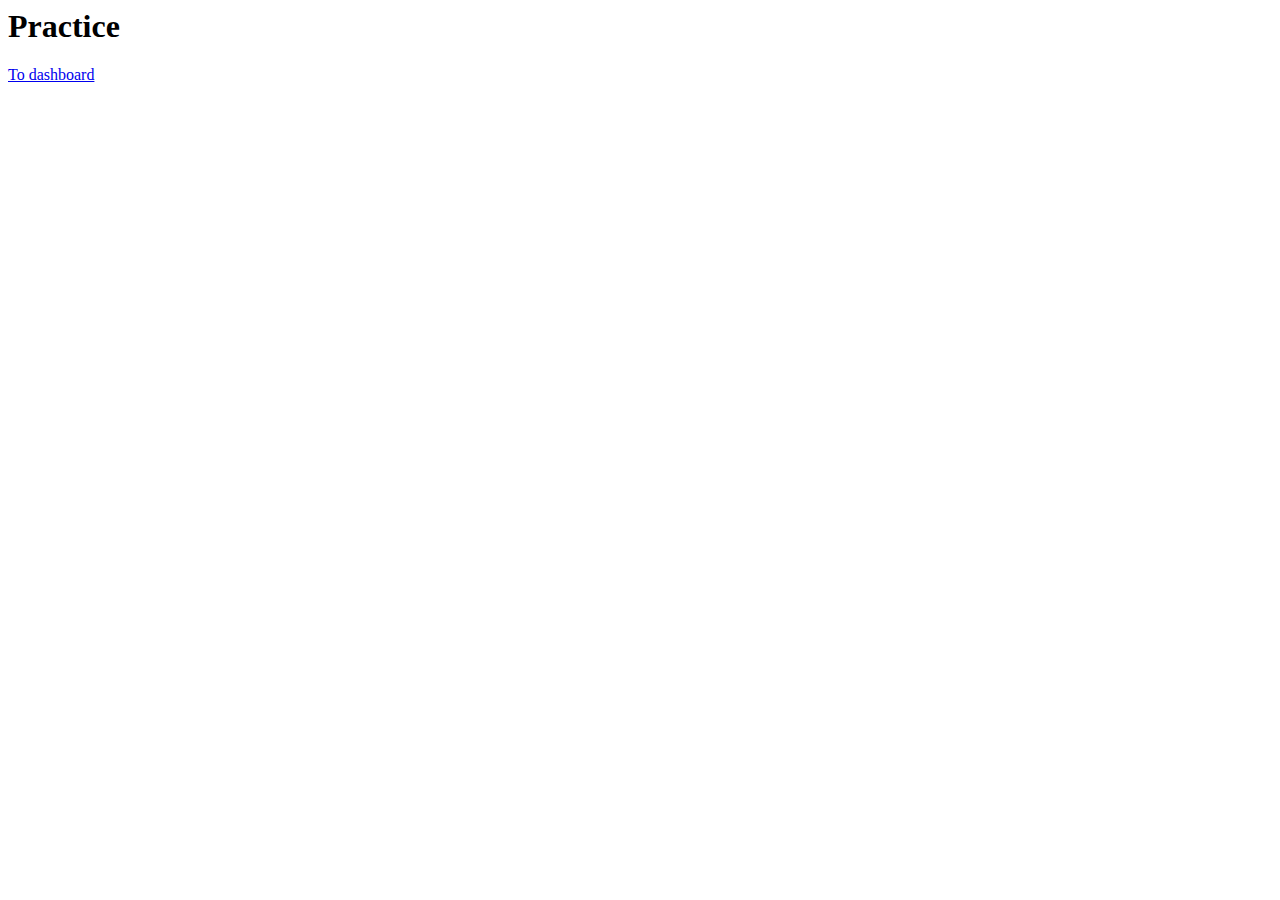
==== index.html @ 80f3b8f4 "initialized git repository" ====
<html lang="en">
<head>
    <meta charset="UTF-8">
    <meta name="viewport" content="width=device-width, initial-scale=1.0">
    <title>Week 1</title>
</head>
<body>
    <h1>Practice</h1>
    <a href="http://127.0.0.1:5500/Week%201/dashboard.html" target="_blank"> To dashboard</a>
</body>
</html>
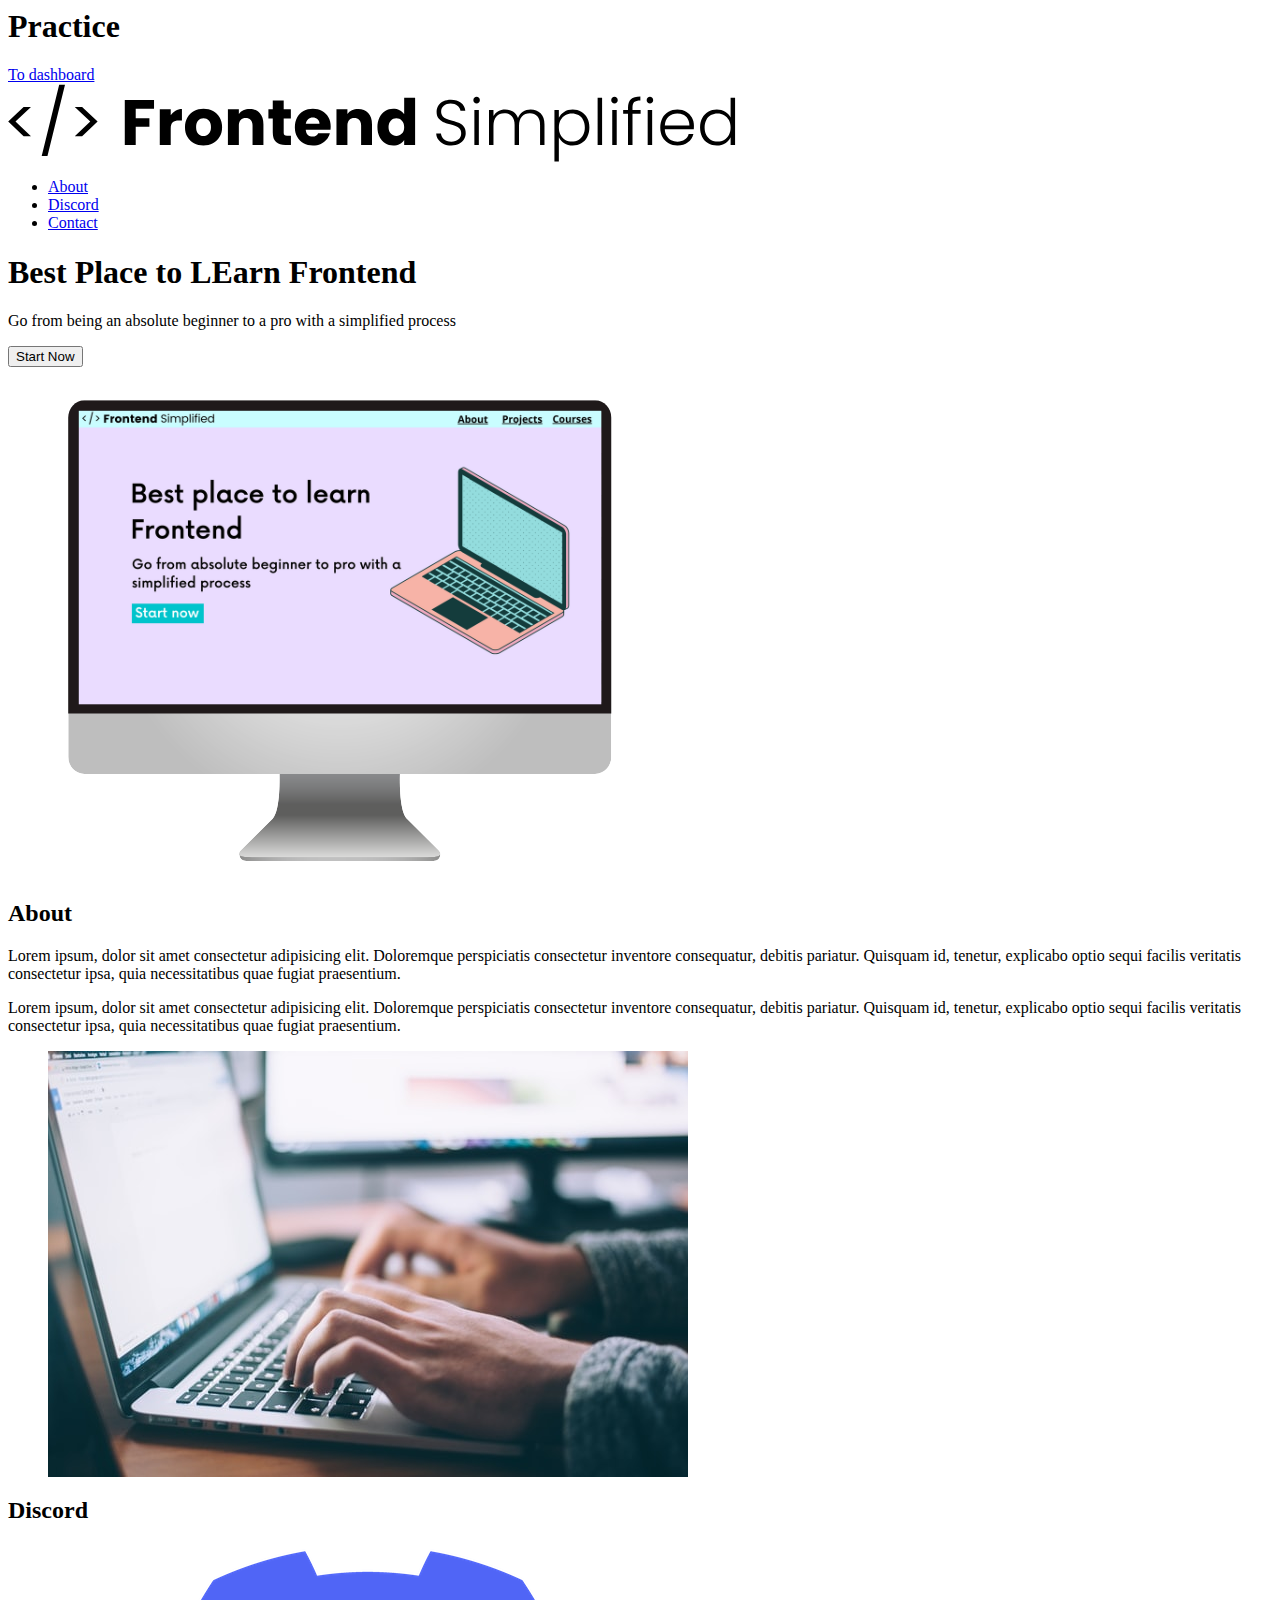
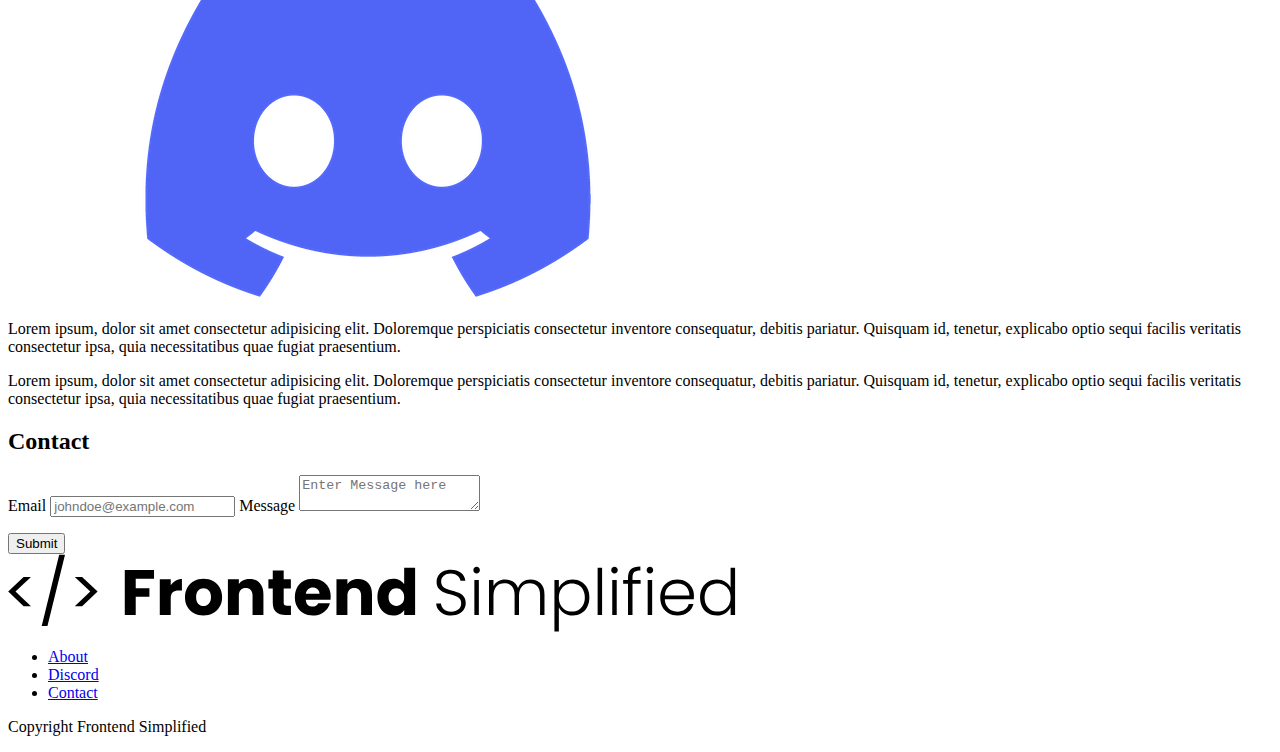
==== commit 8cf7b5ef: "updates" ====
--- a/index.html
+++ b/index.html
@@ -6,6 +6,87 @@
 </head>
 <body>
     <h1>Practice</h1>
-    <a href="http://127.0.0.1:5500/Week%201/dashboard.html" target="_blank"> To dashboard</a>
+    <a href="http://127.0.0.1:5500/Week%201/dashboard.html"
+     target="_blank"> To dashboard</a> 
+
+     <Section>
+        <nav>
+            <img src="img/FES.svg" alt="">
+            <ul>
+                <li><a href="#about">About</a></li>
+                <li><a href="#discord">Discord</a></li>
+                <li><a href="#contact">Contact</a></li>
+            </ul>
+        </nav>
+        <header>
+            <div>
+                <h1> Best Place to LEarn Frontend</h1>
+                <p> Go from being an absolute beginner to a pro with a simplified process</p>
+                <button>Start Now</button>
+            </div>
+            <figure>
+                <img src="img/laptop.png" alt="Home page image"> 
+             </figure>
+        </header>
+     </Section>
+     <main>
+        <Section id="about">
+            <h2>About</h2>
+            <div>
+                <p>Lorem ipsum, dolor sit amet consectetur adipisicing 
+                    elit. Doloremque perspiciatis consectetur inventore 
+                    consequatur, debitis pariatur. Quisquam id, tenetur, 
+                    explicabo optio sequi facilis veritatis consectetur 
+                    ipsa, quia necessitatibus quae fugiat praesentium.</p>
+                <p>Lorem ipsum, dolor sit amet consectetur adipisicing 
+                    elit. Doloremque perspiciatis consectetur inventore 
+                    consequatur, debitis pariatur. Quisquam id, tenetur, 
+                    explicabo optio sequi facilis veritatis consectetur 
+                    ipsa, quia necessitatibus quae fugiat praesentium.</p>
+            </div>
+           <figure>
+            <img src="img/about.jpg" alt="">
+           </figure>
+        </Section>
+        <section id="discord">
+            <h2>Discord</h2>
+            <figure>
+                <img src="img/discord.png" alt="">
+               </figure>
+            <div>
+                <p>Lorem ipsum, dolor sit amet consectetur adipisicing 
+                    elit. Doloremque perspiciatis consectetur inventore 
+                    consequatur, debitis pariatur. Quisquam id, tenetur, 
+                    explicabo optio sequi facilis veritatis consectetur 
+                    ipsa, quia necessitatibus quae fugiat praesentium.</p>
+                <p>Lorem ipsum, dolor sit amet consectetur adipisicing 
+                    elit. Doloremque perspiciatis consectetur inventore 
+                    consequatur, debitis pariatur. Quisquam id, tenetur, 
+                    explicabo optio sequi facilis veritatis consectetur 
+                    ipsa, quia necessitatibus quae fugiat praesentium.</p>
+            </div>   
+        </section>
+        <section id="contact">
+            <h2>Contact</h2>
+            <form action="">
+                <span>Email</span>
+                <input type="text" placeholder="johndoe@example.com">
+                <span>Message</span>
+                <textarea type="text" placeholder="Enter Message here"></textarea>
+            </form>
+            <button>Submit</button>
+        </section>
+     </main>
+    <footer>
+        <img src="img/FES.svg" alt="">
+        <div>
+            <ul>
+                <li><a href="#about">About</a></li>
+                <li><a href="#discord">Discord</a></li>
+                <li><a href="#contact">Contact</a></li>
+            </ul> 
+        </div>
+        <p>Copyright Frontend Simplified</p>
+    </footer> 
 </body>
 </html>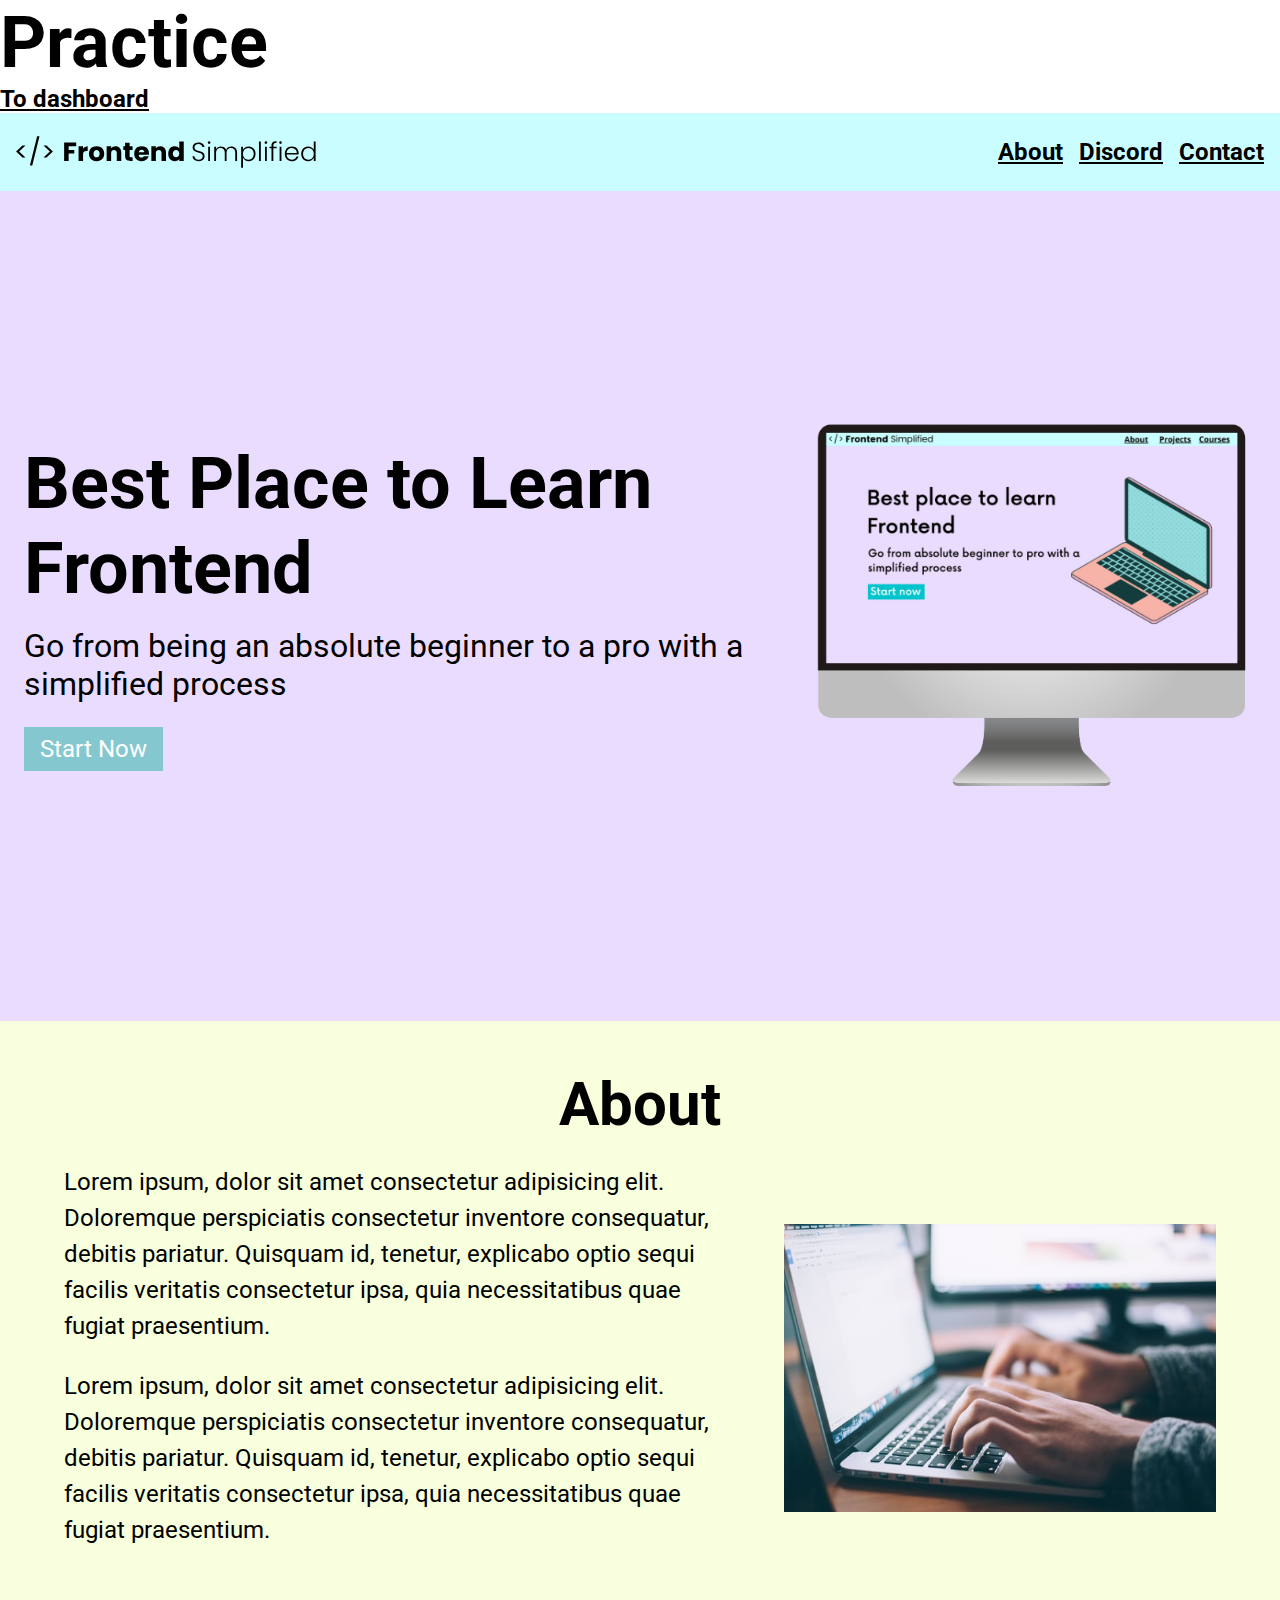
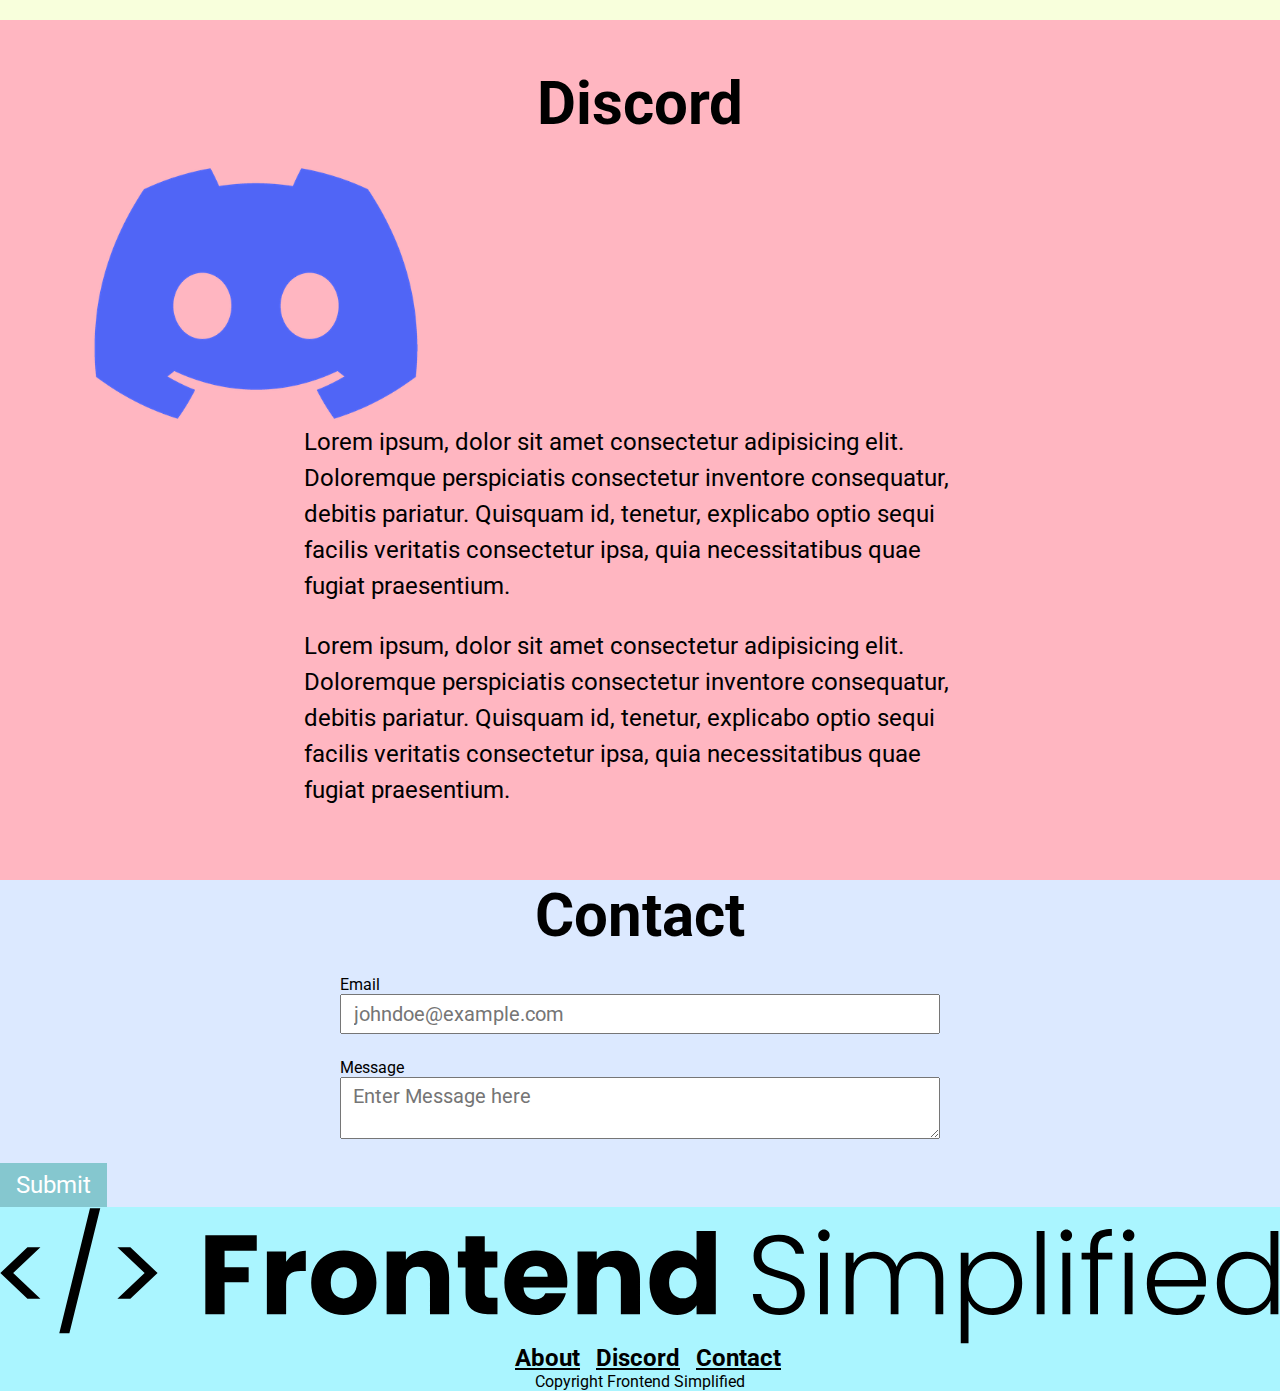
==== commit 35aac1ec: "Refactor HTML and CSS code for improved layout and styling. (generated by blackbox.ai )" ====
--- a/index.html
+++ b/index.html
@@ -3,6 +3,7 @@
     <meta charset="UTF-8">
     <meta name="viewport" content="width=device-width, initial-scale=1.0">
     <title>Week 1</title>
+    <link rel="stylesheet" href="style.css">
 </head>
 <body>
     <h1>Practice</h1>
@@ -11,7 +12,7 @@
 
      <Section>
         <nav>
-            <img src="img/FES.svg" alt="">
+            <img src="img/FES.svg" alt="" class="logo">
             <ul>
                 <li><a href="#about">About</a></li>
                 <li><a href="#discord">Discord</a></li>
@@ -19,52 +20,58 @@
             </ul>
         </nav>
         <header>
+            <div class="row">
             <div>
-                <h1> Best Place to LEarn Frontend</h1>
-                <p> Go from being an absolute beginner to a pro with a simplified process</p>
+                <h1> Best Place to Learn Frontend</h1>
+                <p class="subheader"> Go from being an absolute beginner to a pro with a simplified process</p>
                 <button>Start Now</button>
             </div>
             <figure>
                 <img src="img/laptop.png" alt="Home page image"> 
              </figure>
+            </div>
         </header>
      </Section>
      <main>
         <Section id="about">
             <h2>About</h2>
-            <div>
-                <p>Lorem ipsum, dolor sit amet consectetur adipisicing 
+           <div class="section__description">
+            <div class="section__description--wrapper">
+                <p class="section__description--para">Lorem ipsum, dolor sit amet consectetur adipisicing 
                     elit. Doloremque perspiciatis consectetur inventore 
                     consequatur, debitis pariatur. Quisquam id, tenetur, 
                     explicabo optio sequi facilis veritatis consectetur 
                     ipsa, quia necessitatibus quae fugiat praesentium.</p>
-                <p>Lorem ipsum, dolor sit amet consectetur adipisicing 
+                <p class="section__description--para">Lorem ipsum, dolor sit amet consectetur adipisicing 
                     elit. Doloremque perspiciatis consectetur inventore 
                     consequatur, debitis pariatur. Quisquam id, tenetur, 
                     explicabo optio sequi facilis veritatis consectetur 
                     ipsa, quia necessitatibus quae fugiat praesentium.</p>
             </div>
-           <figure>
+           <figure class="about__img--wrapper">
             <img src="img/about.jpg" alt="">
            </figure>
+        </div>
         </Section>
         <section id="discord">
             <h2>Discord</h2>
-            <figure>
+            <figure class="about__img--wrapper">
                 <img src="img/discord.png" alt="">
                </figure>
-            <div>
-                <p>Lorem ipsum, dolor sit amet consectetur adipisicing 
+               <div class="section__description">
+            <div class="section__description--wrapper">
+                <p class="section__description--para">Lorem ipsum, dolor sit amet consectetur adipisicing 
                     elit. Doloremque perspiciatis consectetur inventore 
                     consequatur, debitis pariatur. Quisquam id, tenetur, 
                     explicabo optio sequi facilis veritatis consectetur 
                     ipsa, quia necessitatibus quae fugiat praesentium.</p>
-                <p>Lorem ipsum, dolor sit amet consectetur adipisicing 
+                <p class="section__description--para" >Lorem ipsum, dolor sit amet consectetur adipisicing 
                     elit. Doloremque perspiciatis consectetur inventore 
                     consequatur, debitis pariatur. Quisquam id, tenetur, 
                     explicabo optio sequi facilis veritatis consectetur 
                     ipsa, quia necessitatibus quae fugiat praesentium.</p>
-            </div>   
+            </div> 
+        </div>  
         </section>
         <section id="contact">
             <h2>Contact</h2>
--- a/style.css
+++ b/style.css
@@ -0,0 +1,225 @@
+
+@import url('https://fonts.googleapis.com/css2?family=Roboto:wght@300;400;500;700&display=swap');
+
+ *{
+ color:black;
+ padding: 0;
+ margin: 0;
+ box-sizing: border-box;
+ font-family: 'Roboto', sans-serif;
+ }
+
+ nav{
+    height: 78px;
+    display: flex;
+    justify-content: space-between;
+    align-items: center;
+    padding: 0 16px;
+    background-color: #cafdff;
+}
+header{
+    background-color: #eadcff;
+    height: calc(100vh - 70px);
+    padding: 24px;
+    display: flex;
+    align-items: center;
+    justify-content: center;
+}
+
+h1{
+    font-size: 72px;
+}
+
+.subheader{
+    font-size: 32px;
+    margin: 16px 0 24px 0;
+}
+a{
+    color: 0000;
+    font-size: 24px;
+    font-weight: 700;
+}
+
+button{
+    background-color: #85c7cf;
+    color: white;
+    border: none;
+    padding: 8px 16px;
+    font-size: 24px;
+    cursor: pointer;
+}
+
+.logo{
+ width: 300px;
+}
+
+ul{
+    display: flex;
+}
+
+li{
+ list-style-type: none;
+ padding-left: 16px;
+}
+
+.row{
+    width: 100%;
+    max-width: 1300px;
+    display: flex;
+    align-items: center;
+    justify-content: center;
+}
+#about{
+    padding: 48px 0;
+    background-color: #f8ffdc;
+}
+h2 {
+    font-size: 60px;
+    text-align: center;
+    margin-bottom: 24px;
+}
+
+.section__description{
+ display: flex;
+ justify-content: center;
+ align-items: center;
+ max-width: 1200px;
+  margin: 0 auto;
+}
+
+.about__img--wrapper{
+    width: 40%;
+    padding: 0 24px;
+}
+
+img{
+    width: 100%;
+}
+
+.section__description--wrapper{
+    width: 60%;
+    padding: 0 24px;
+}
+
+.section__description--para{
+    font-size: 24px;
+    line-height: 1.5;
+    margin-bottom: 24px;
+}
+
+#discord{
+    padding: 48px 0;
+    background-color: #FFB6C1
+}
+
+#contact {
+    background-color: #DCE9FF;
+  }
+  
+  form {
+    max-width: 600px;
+    margin: 0 auto;
+    display: flex;
+    flex-direction: column;
+  }
+  
+  input, textarea {
+    font-size: 20px;
+    margin-bottom: 24px;
+    padding: 6px 12px;
+  }
+  
+  input {
+    height: 40px;
+  }
+
+  footer {
+    background-color: #AAF5FF;
+    display: flex;
+    flex-direction: column;
+    align-items: center;
+  }
+  
+  .footer__logo {
+    max-width: 480px;
+    margin-bottom: 24px;
+  }
+  
+  .footer__link {
+    padding: 0 16px;
+  }
+  
+  .footer__links {
+    margin-bottom: 32px;
+  }
+  
+  @media (max-width: 768px) {
+    .row {
+      flex-direction: column;
+    }
+    
+    .home__description, .home__img--wrapper {
+      width: 100%;
+    }
+  
+    nav ul {
+      display: none;
+    }
+  
+    .home__description {
+      margin-bottom: 24px;
+      display: flex;
+      flex-direction: column;
+      align-items: center;
+    }
+  
+    h1 {
+      text-align: center;
+      font-size: 60px;
+    }
+  
+    .subheader {
+      text-align: center;
+      font-size: 28px;
+    }
+  
+    .section__description {
+      flex-direction: column;
+    }
+  
+    .section__description--wrapper,
+    .about__img--wrapper {
+      width: 100%;
+    }
+  
+    #discord .section__description {
+      flex-direction: column-reverse;
+    }
+  
+    form {
+      padding: 0 24px;
+    }
+  
+    footer {
+      padding: 48px 24px;
+    }
+  
+    .footer__logo {
+      max-width: 400px;
+    }
+  
+    .footer__link {
+      padding: 0 8px;
+      font-size: 18px;
+    }
+  }
+  
+  @media (max-width: 480px) {
+    .footer__logo {
+      max-width: 320px;
+    }
+  
+    .footer__link {
+      font-size: 16px;
+    }
+  }
